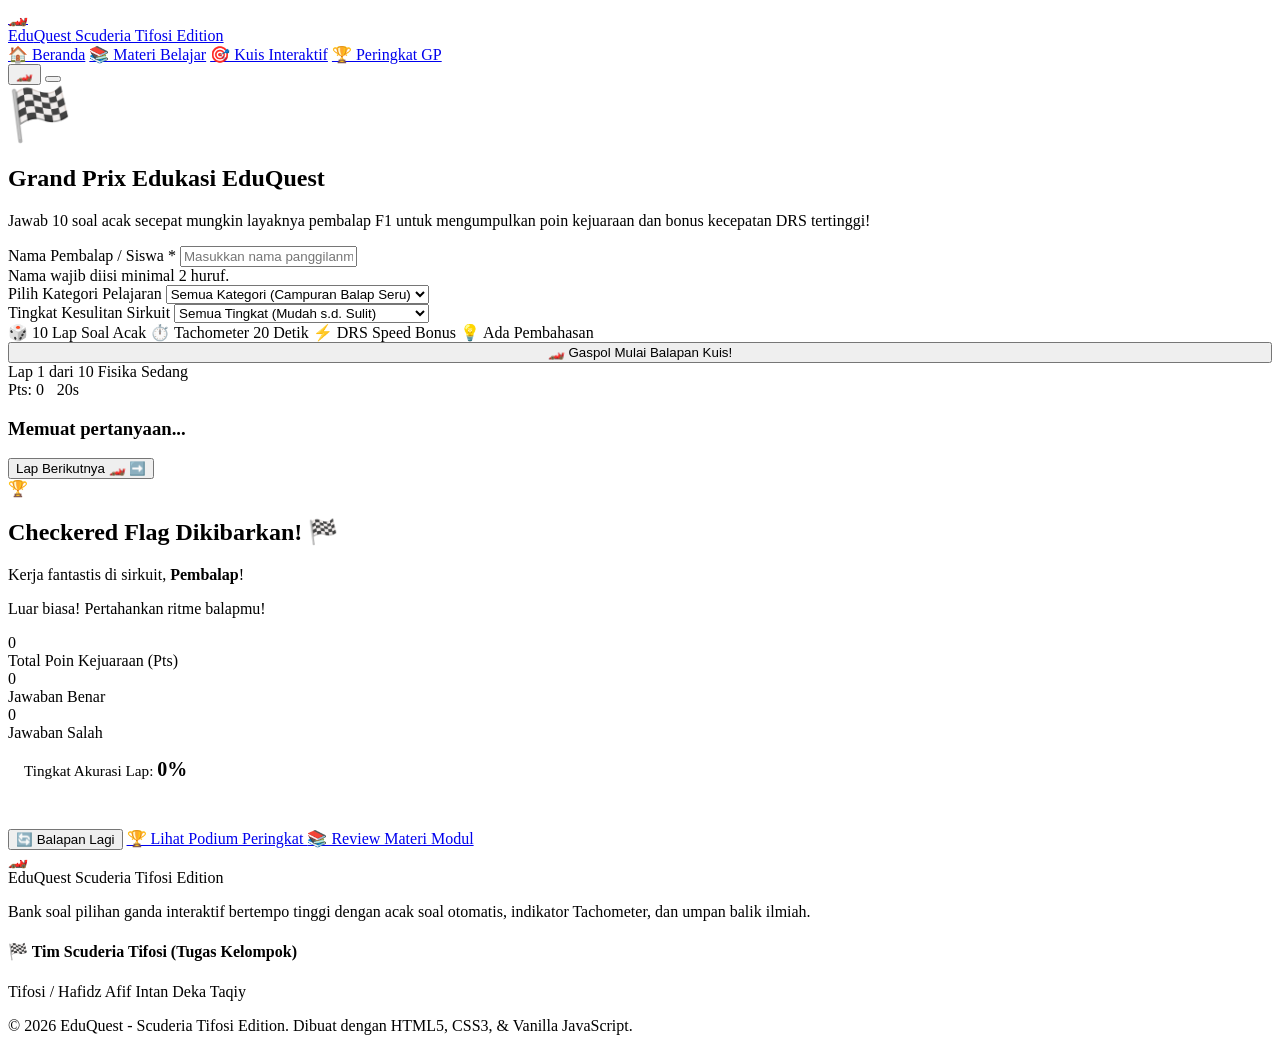
==== kuis.html @ 518d44ce "Add files via upload" ====
<!DOCTYPE html>
<html lang="id">
<head>
  <meta charset="UTF-8">
  <meta name="viewport" content="width=device-width, initial-scale=1.0">
  <title>Kuis Interaktif F1 - EduQuest | Scuderia Tifosi Edition</title>
  <meta name="description" content="Kuis bertempo balap Formula 1 dengan timer Tachometer 20 detik, DRS speed bonus, dan pembahasan instan.">
  
  <!-- Google Fonts: Poppins & Nunito -->
  <link rel="preconnect" href="https://fonts.googleapis.com">
  <link rel="preconnect" href="https://fonts.gstatic.com" crossorigin>
  <link href="https://fonts.googleapis.com/css2?family=Nunito:wght@400;600;700&family=Poppins:wght@500;600;700;800;900&display=swap" rel="stylesheet">
  
  <!-- CSS Utama -->
  <link rel="stylesheet" href="css/style.css">
</head>
<body>

  <!-- ==================== NAVBAR ==================== -->
  <header class="navbar">
    <div class="container navbar-container">
      <a href="index.html" class="logo">
        <span class="logo-badge">🏎️</span>
        <div class="logo-text">
          Edu<span>Quest</span>
          <span class="logo-sub">Scuderia Tifosi Edition</span>
        </div>
      </a>

      <nav class="nav-menu" id="navMenu">
        <a href="index.html" class="nav-link">🏠 Beranda</a>
        <a href="materi.html" class="nav-link">📚 Materi Belajar</a>
        <a href="kuis.html" class="nav-link active">🎯 Kuis Interaktif</a>
        <a href="peringkat.html" class="nav-link">🏆 Peringkat GP</a>
      </nav>

      <div class="nav-actions">
        <button id="themeToggleBtn" class="theme-toggle" aria-label="Ganti Tema Visual" title="Ganti Mode Tema (Nightlight / Ferrari / Sunset)">
          🏎️
        </button>
        <button id="hamburgerBtn" class="hamburger" aria-label="Buka Menu Navigasi">
          <span></span>
          <span></span>
          <span></span>
        </button>
      </div>
    </div>
  </header>

  <!-- ==================== MAIN QUIZ SECTION ==================== -->
  <main class="quiz-section">
    <div class="container">
      <div class="quiz-wrapper">

        <!-- ==================== LAYAR 1: SETUP KUIS ==================== -->
        <section id="quizScreenSetup" class="quiz-setup-card" aria-label="Pengaturan Kuis">
          <div class="quiz-setup-header">
            <span style="font-size: 3.2rem; display: block; margin-bottom: 0.5rem;">🏁</span>
            <h2>Grand Prix Edukasi EduQuest</h2>
            <p>Jawab 10 soal acak secepat mungkin layaknya pembalap F1 untuk mengumpulkan poin kejuaraan dan bonus kecepatan DRS tertinggi!</p>
          </div>

          <form id="quizSetupForm">
            <!-- Input Nama -->
            <div class="form-group">
              <label for="playerNameInput" class="form-label">Nama Pembalap / Siswa <span style="color: var(--ferrari-yellow);">*</span></label>
              <input 
                type="text" 
                id="playerNameInput" 
                class="form-input" 
                placeholder="Masukkan nama panggilanmu..." 
                required 
                maxlength="25"
                autocomplete="name"
              >
              <div id="nameErrorMsg" class="form-error-msg">Nama wajib diisi minimal 2 huruf.</div>
            </div>

            <!-- Pilih Kategori / Bab -->
            <div class="form-group">
              <label for="playerCategorySelect" class="form-label">Pilih Kategori Pelajaran</label>
              <select id="playerCategorySelect" class="form-select">
                <option value="Semua">Semua Kategori (Campuran Balap Seru)</option>
                <option value="Fisika">🍎 Fisika Dinamika</option>
                <option value="Kimia">🧪 Kimia Material</option>
                <option value="Matematika Wajib">📐 Matematika Wajib</option>
                <option value="Matematika Lanjut">📈 Matematika Lanjut &amp; Telemetri</option>
                <option value="TIK & Koding">💻 TIK &amp; Algoritma ECU</option>
              </select>
            </div>

            <!-- Pilih Tingkat Kesulitan -->
            <div class="form-group">
              <label for="playerDifficultySelect" class="form-label">Tingkat Kesulitan Sirkuit</label>
              <select id="playerDifficultySelect" class="form-select">
                <option value="Semua">Semua Tingkat (Mudah s.d. Sulit)</option>
                <option value="Mudah">Mudah (Straight Line / Konsep Dasar)</option>
                <option value="Sedang">Sedang (Chicane / Penerapan Konsep)</option>
                <option value="Sulit">Sulit (Hairpin Turn / Analisis Hitungan)</option>
              </select>
            </div>

            <div class="quiz-info-pills">
              <span class="info-pill">🎲 10 Lap Soal Acak</span>
              <span class="info-pill">⏱️ Tachometer 20 Detik</span>
              <span class="info-pill">⚡ DRS Speed Bonus</span>
              <span class="info-pill">💡 Ada Pembahasan</span>
            </div>

            <button type="submit" class="btn btn-primary btn-lg" style="width: 100%;">
              🏎️ Gaspol Mulai Balapan Kuis!
            </button>
          </form>
        </section>

        <!-- ==================== LAYAR 2: ARENA KUIS ==================== -->
        <section id="quizScreenArena" class="quiz-arena" aria-label="Arena Kuis Aktif">
          <!-- Top Bar -->
          <div class="quiz-top-bar">
            <div class="quiz-meta-badge">
              <span id="questionNumber">Lap 1 dari 10</span>
              <span class="badge badge-ferrari" id="questionCategoryBadge">Fisika</span>
              <span class="badge badge-cyan" id="questionDifficultyBadge">Sedang</span>
            </div>

            <div style="display: flex; align-items: center; gap: 0.8rem;">
              <span class="quiz-score-badge" id="currentScoreBadge">Pts: 0</span>
              
              <!-- F1 Tachometer Timer & Rev Counter -->
              <div class="tachometer-wrapper" title="Tachometer waktu putaran lap">
                <div class="tachometer-leds" id="revLedsContainer">
                  <span class="rev-led active-green"></span>
                  <span class="rev-led active-green"></span>
                  <span class="rev-led active-yellow"></span>
                  <span class="rev-led active-yellow"></span>
                  <span class="rev-led active-red"></span>
                </div>
                <span class="timer-text" id="timerText">20s</span>
              </div>
            </div>
          </div>

          <!-- Progress Bar Pertanyaan -->
          <div class="question-progress">
            <div class="question-progress-bar" id="questionProgressFill"></div>
          </div>

          <!-- Card Soal -->
          <div class="question-card">
            <h3 class="question-text" id="questionText">Memuat pertanyaan...</h3>

            <!-- Grid 4 Opsi -->
            <div class="options-grid" id="optionsGrid" role="group" aria-label="Pilihan Jawaban">
              <!-- Tombol opsi A, B, C, D diisi dinamis oleh kuis.js -->
            </div>

            <!-- Box Feedback & Pembahasan Singkat -->
            <div class="feedback-box" id="feedbackBox" aria-live="polite">
              <div class="feedback-status" id="feedbackStatus"></div>
              <div class="feedback-penjelasan" id="feedbackPenjelasan"></div>
            </div>

            <div class="quiz-arena-actions">
              <button id="nextQuestionBtn" class="btn btn-primary">
                Lap Berikutnya 🏎️ ➡️
              </button>
            </div>
          </div>
        </section>

        <!-- ==================== LAYAR 3: HASIL KUIS / PODIUM FINISH ==================== -->
        <section id="quizScreenResult" class="quiz-result-card" aria-label="Hasil Kuis">
          <div class="result-badge-icon" id="resultBadgeIcon">🏆</div>
          <h2 class="result-title">Checkered Flag Dikibarkan! 🏁</h2>
          <p style="color: var(--text-secondary); margin-bottom: 0.5rem;">
            Kerja fantastis di sirkuit, <strong id="resultPlayerName" style="color: var(--ferrari-yellow);">Pembalap</strong>!
          </p>
          <p class="result-motivation" id="resultMotivation">Luar biasa! Pertahankan ritme balapmu!</p>

          <div class="result-stats-grid">
            <div class="stat-box">
              <div class="stat-val highlight" id="resultFinalScore">0</div>
              <div class="stat-label">Total Poin Kejuaraan (Pts)</div>
            </div>
            <div class="stat-box">
              <div class="stat-val" style="color: var(--success);" id="resultCorrectCount">0</div>
              <div class="stat-label">Jawaban Benar</div>
            </div>
            <div class="stat-box">
              <div class="stat-val" style="color: var(--error);" id="resultWrongCount">0</div>
              <div class="stat-label">Jawaban Salah</div>
            </div>
          </div>

          <div style="background-color: var(--bg-surface); border: 1.5px solid var(--border-color); border-radius: var(--radius-md); padding: 1rem; margin-bottom: 2rem;">
            <span style="color: var(--text-secondary); font-size: 0.95rem;">Tingkat Akurasi Lap: </span>
            <strong id="resultAccuracy" style="color: var(--accent-cyan); font-size: 1.25rem;">0%</strong>
          </div>

          <div class="result-actions">
            <button id="playAgainBtn" class="btn btn-primary">
              🔄 Balapan Lagi
            </button>
            <a href="peringkat.html" class="btn btn-secondary">
              🏆 Lihat Podium Peringkat
            </a>
            <a href="materi.html" class="btn btn-outline">
              📚 Review Materi Modul
            </a>
          </div>
        </section>

      </div>
    </div>
  </main>

  <!-- ==================== FOOTER ==================== -->
  <footer class="footer">
    <div class="container">
      <div class="footer-content">
        <div class="footer-brand">
          <div class="logo">
            <span class="logo-badge">🏎️</span>
            <div class="logo-text">
              Edu<span>Quest</span>
              <span class="logo-sub">Scuderia Tifosi Edition</span>
            </div>
          </div>
          <p>
            Bank soal pilihan ganda interaktif bertempo tinggi dengan acak soal otomatis, indikator Tachometer, dan umpan balik ilmiah.
          </p>
        </div>

        <div class="footer-team">
          <h4>🏁 Tim Scuderia Tifosi (Tugas Kelompok)</h4>
          <div class="team-members-list">
            <span class="team-badge">Tifosi / Hafidz</span>
            <span class="team-badge">Afif</span>
            <span class="team-badge">Intan</span>
            <span class="team-badge">Deka</span>
            <span class="team-badge">Taqiy</span>
          </div>
        </div>
      </div>

      <div class="footer-bottom">
        <p>&copy; 2026 EduQuest - Scuderia Tifosi Edition. Dibuat dengan HTML5, CSS3, &amp; Vanilla JavaScript.</p>
      </div>
    </div>
  </footer>

  <!-- Scripts -->
  <script src="js/data.js"></script>
  <script src="js/main.js"></script>
  <script src="js/kuis.js"></script>
</body>
</html>
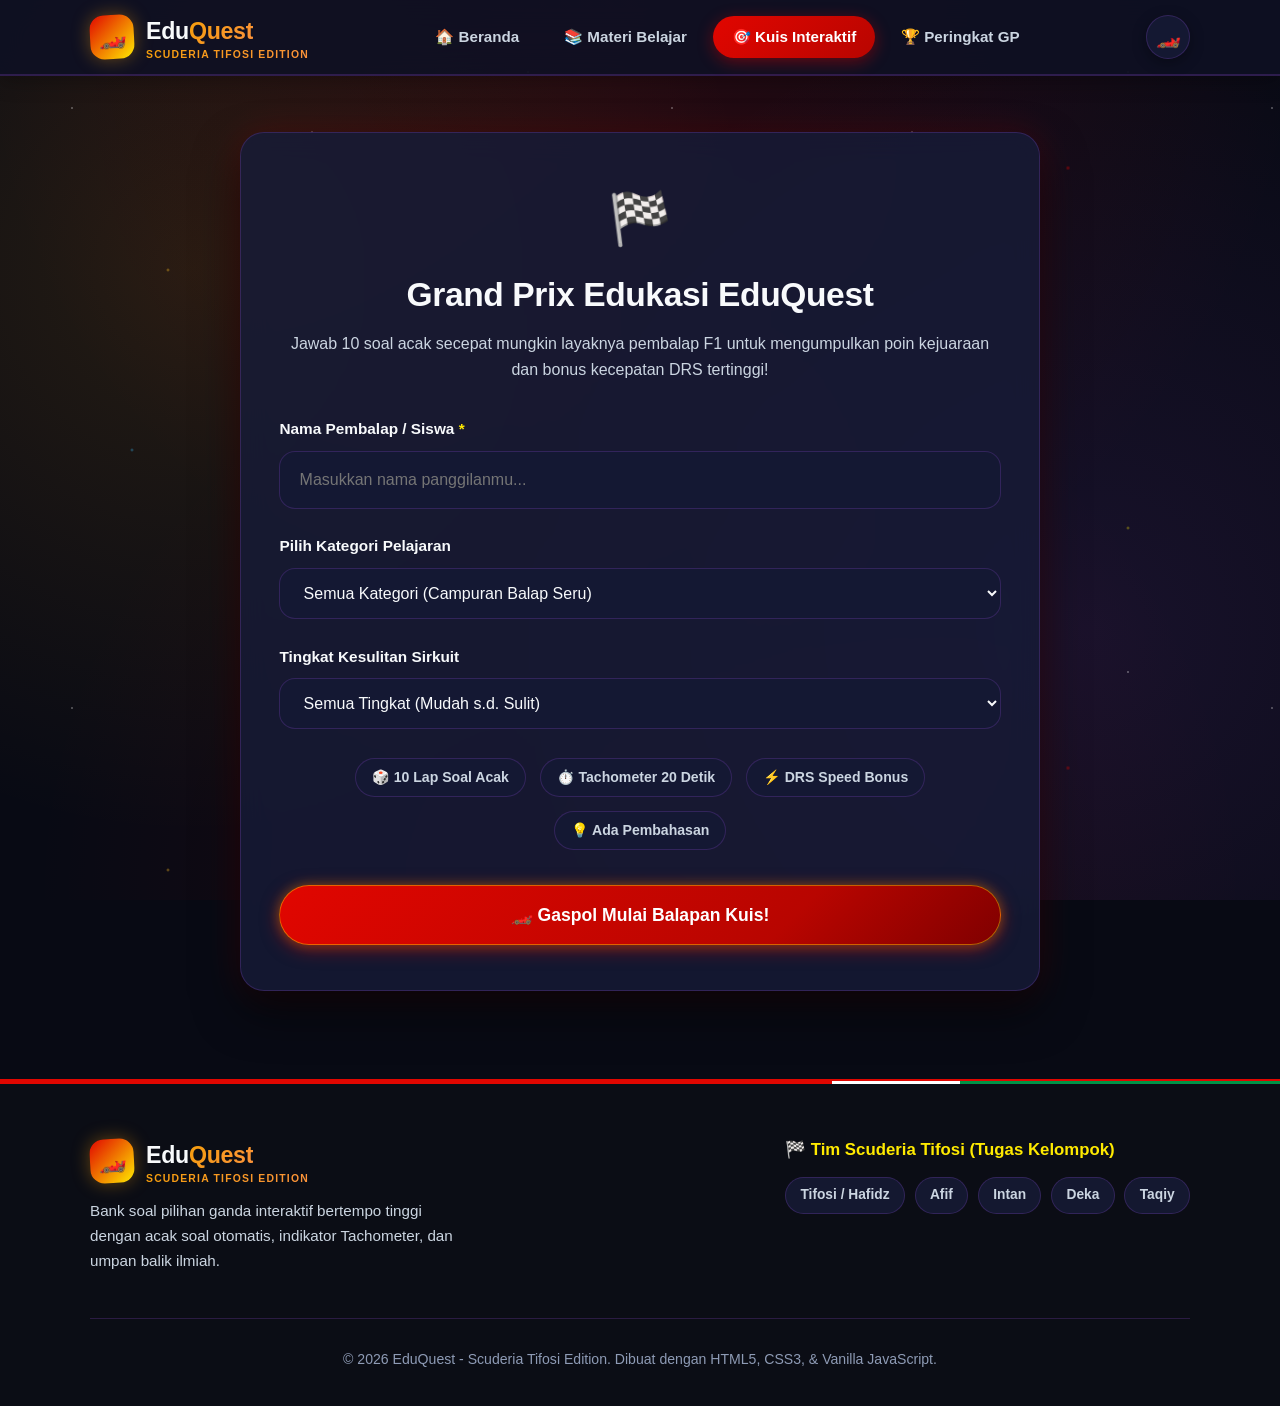
==== commit 70d16954: "Update kuis.html" ====
--- a/kuis.html
+++ b/kuis.html
@@ -12,7 +12,7 @@
   <link href="https://fonts.googleapis.com/css2?family=Nunito:wght@400;600;700&family=Poppins:wght@500;600;700;800;900&display=swap" rel="stylesheet">
   
   <!-- CSS Utama -->
-  <link rel="stylesheet" href="css/style.css">
+  <link rel="stylesheet" href="style.css">
 </head>
 <body>
 
--- a/style.css
+++ b/style.css
@@ -0,0 +1,2128 @@
+/* ==========================================================================
+   EduQuest - Stylesheet Utama (Scuderia Ferrari & Magical Nightlight Edition)
+   Inspirasi Desain:
+   1. Magical Forest Nightlight (Deep Indigo, Sunset Peach, Lantern Amber Glow)
+   2. Rainbow Learning Spectrum (Twinkling Night Sky + Vibrant Educational Arc)
+   3. Scuderia Ferrari F1 & Tifosi Racing Spirit:
+      - Rosso Corsa (#e10600) & Giallo Modena (#ffea00)
+      - Carbon Fiber Weave Texture & Aerodynamic Racing Stripes
+      - F1 Tachometer Rev-LEDs (Green -> Amber -> Shift Red)
+      - DRS Speed Meter & Checkered Flag Finish Line
+   Murni CSS3 & CSS Variables (Vanilla & Responsif)
+   ========================================================================== */
+
+/* --------------------------------------------------------------------------
+   1. CSS VARIABLES (Nightlight Default + Scuderia Ferrari + Sunset Light)
+   -------------------------------------------------------------------------- */
+:root {
+  /* Default: Magical Twilight Nightlight */
+  --bg-deep: #080a14;
+  --bg-sky: #0e1124;
+  --bg-surface: #141833;
+  --bg-card: rgba(23, 27, 56, 0.82);
+  --bg-card-solid: #171b38;
+  --bg-card-hover: rgba(33, 39, 78, 0.92);
+  --bg-subtle: #1e2448;
+
+  /* Aksen Utama Nightlight */
+  --accent-primary: #f59e0b;
+  --accent-primary-hover: #fb923c;
+  --accent-glow: rgba(245, 158, 11, 0.38);
+  --accent-secondary: #a855f7;
+  --accent-cyan: #38bdf8;
+  --accent-emerald: #10b981;
+
+  /* Ferrari Brand Colors */
+  --ferrari-red: #e10600;
+  --ferrari-red-glow: rgba(225, 6, 0, 0.45);
+  --ferrari-red-dark: #990000;
+  --ferrari-yellow: #ffea00;
+  --ferrari-yellow-glow: rgba(255, 234, 0, 0.4);
+  --ferrari-carbon: #101218;
+
+  /* Pelangi EduQuest */
+  --rainbow-gradient: linear-gradient(
+    135deg,
+    #f43f5e 0%,
+    #fb923c 20%,
+    #facc15 40%,
+    #10b981 60%,
+    #38bdf8 80%,
+    #a855f7 100%
+  );
+
+  /* Racing Stripe Gradient */
+  --racing-stripe: linear-gradient(
+    90deg,
+    #e10600 0%,
+    #e10600 65%,
+    #ffffff 65%,
+    #ffffff 75%,
+    #009246 75%,
+    #009246 100%
+  );
+
+  /* Status Warna Umpan Balik */
+  --success: #10b981;
+  --success-bg: rgba(16, 185, 129, 0.18);
+  --error: #f43f5e;
+  --error-bg: rgba(244, 63, 94, 0.18);
+  --warning: #f59e0b;
+
+  /* Tipografi & Kontras */
+  --text-main: #f8fafc;
+  --text-secondary: #cbd5e1;
+  --text-muted: #8e9bb5;
+  --border-color: rgba(168, 85, 247, 0.2);
+  --border-accent: rgba(245, 158, 11, 0.35);
+
+  /* Efek Bayangan */
+  --shadow-sm: 0 4px 14px rgba(0, 0, 0, 0.35);
+  --shadow-md: 0 10px 28px rgba(0, 0, 0, 0.45);
+  --shadow-lg: 0 20px 45px rgba(0, 0, 0, 0.6);
+
+  /* Radius & Transisi */
+  --radius-sm: 10px;
+  --radius-md: 16px;
+  --radius-lg: 24px;
+  --radius-full: 9999px;
+  --transition-fast: 0.18s ease;
+  --transition-normal: 0.28s cubic-bezier(0.4, 0, 0.2, 1);
+  --container-max: 1140px;
+}
+
+/* ==========================================
+   TEMA KHUSUS: SCUDERIA FERRARI RACING MODE 🏎️
+   Diaktifkan via data-theme="ferrari"
+   ========================================== */
+[data-theme="ferrari"] {
+  --bg-deep: #0a0b0e;
+  --bg-sky: #111318;
+  --bg-surface: #171922;
+  --bg-card: rgba(22, 25, 35, 0.88);
+  --bg-card-solid: #171922;
+  --bg-card-hover: rgba(36, 40, 56, 0.95);
+  --bg-subtle: #242938;
+
+  --accent-primary: #e10600;
+  --accent-primary-hover: #ff2a24;
+  --accent-glow: var(--ferrari-red-glow);
+  --accent-secondary: #ffea00;
+  --accent-cyan: #38bdf8;
+  --accent-emerald: #10b981;
+
+  --border-color: rgba(225, 6, 0, 0.3);
+  --border-accent: rgba(255, 234, 0, 0.5);
+
+  --text-main: #ffffff;
+  --text-secondary: #d1d5db;
+  --text-muted: #9ca3af;
+}
+
+/* Mode Siang Hangat (Sunset Warm Light) */
+[data-theme="light"] {
+  --bg-deep: #fcf9f2;
+  --bg-sky: #f7f1e5;
+  --bg-surface: #ffffff;
+  --bg-card: rgba(255, 255, 255, 0.94);
+  --bg-card-solid: #ffffff;
+  --bg-card-hover: #fff9ef;
+  --bg-subtle: #f0e6d6;
+  --accent-primary: #e10600;
+  --accent-primary-hover: #b80500;
+  --accent-glow: rgba(225, 6, 0, 0.2);
+  --text-main: #181e30;
+  --text-secondary: #424e6b;
+  --text-muted: #6b7794;
+  --border-color: rgba(225, 6, 0, 0.2);
+  --border-accent: rgba(245, 158, 11, 0.45);
+}
+
+/* --------------------------------------------------------------------------
+   2. RESET & BASE STYLES + DYNAMIC AMBIENT BACKGROUND
+   -------------------------------------------------------------------------- */
+*, *::before, *::after {
+  box-sizing: border-box;
+  margin: 0;
+  padding: 0;
+}
+
+html {
+  scroll-behavior: smooth;
+  font-size: 16px;
+}
+
+body {
+  font-family: 'Poppins', 'Nunito', -apple-system, BlinkMacSystemFont, 'Segoe UI', Roboto, sans-serif;
+  background-color: var(--bg-deep);
+  color: var(--text-main);
+  line-height: 1.6;
+  min-height: 100vh;
+  display: flex;
+  flex-direction: column;
+  position: relative;
+  overflow-x: hidden;
+  transition: background-color var(--transition-normal), color var(--transition-normal);
+
+  /* Background Ambient */
+  background-image: 
+    radial-gradient(circle at 50% 0%, rgba(225, 6, 0, 0.14) 0%, transparent 60%),
+    radial-gradient(circle at 15% 30%, rgba(245, 158, 11, 0.12) 0%, transparent 45%),
+    radial-gradient(circle at 85% 70%, rgba(168, 85, 247, 0.10) 0%, transparent 50%),
+    radial-gradient(circle at 50% 100%, rgba(225, 6, 0, 0.10) 0%, transparent 55%);
+  background-attachment: fixed;
+}
+
+/* Carbon Fiber Texture Overlay saat Mode Ferrari */
+[data-theme="ferrari"] body {
+  background-image: 
+    radial-gradient(circle at 50% -10%, rgba(225, 6, 0, 0.35) 0%, transparent 70%),
+    radial-gradient(circle at 85% 60%, rgba(255, 234, 0, 0.12) 0%, transparent 45%),
+    linear-gradient(45deg, rgba(20, 22, 30, 0.7) 25%, transparent 25%),
+    linear-gradient(-45deg, rgba(20, 22, 30, 0.7) 25%, transparent 25%),
+    linear-gradient(45deg, transparent 75%, rgba(20, 22, 30, 0.7) 75%),
+    linear-gradient(-45deg, transparent 75%, rgba(20, 22, 30, 0.7) 75%);
+  background-size: 100% 100%, 100% 100%, 16px 16px, 16px 16px, 16px 16px, 16px 16px;
+}
+
+/* Efek Bintang Gemerlap Malam */
+body::before {
+  content: "";
+  position: fixed;
+  inset: 0;
+  background-image: 
+    radial-gradient(1.5px 1.5px at 12% 18%, rgba(255, 255, 255, 0.75), transparent),
+    radial-gradient(2px 2px at 28% 45%, rgba(251, 191, 36, 0.8), transparent),
+    radial-gradient(1.5px 1.5px at 52% 22%, rgba(255, 255, 255, 0.6), transparent),
+    radial-gradient(2.5px 2.5px at 78% 28%, rgba(225, 6, 0, 0.75), transparent),
+    radial-gradient(1.5px 1.5px at 88% 12%, rgba(255, 255, 255, 0.8), transparent),
+    radial-gradient(2px 2px at 22% 75%, rgba(56, 189, 248, 0.7), transparent),
+    radial-gradient(2px 2px at 88% 88%, rgba(255, 234, 0, 0.7), transparent);
+  background-size: 600px 600px;
+  opacity: 0.65;
+  pointer-events: none;
+  z-index: 0;
+  animation: twinkle 6s ease-in-out infinite alternate;
+}
+
+@keyframes twinkle {
+  0% { opacity: 0.45; }
+  100% { opacity: 0.85; }
+}
+
+main, header, footer {
+  position: relative;
+  z-index: 1;
+}
+
+img, svg {
+  max-width: 100%;
+  display: inline-block;
+  vertical-align: middle;
+}
+
+a {
+  color: var(--accent-primary);
+  text-decoration: none;
+  transition: all var(--transition-fast);
+}
+
+a:hover {
+  color: var(--accent-primary-hover);
+}
+
+button, input, select, textarea {
+  font: inherit;
+  color: inherit;
+}
+
+button {
+  cursor: pointer;
+  border: none;
+  background: none;
+}
+
+:focus-visible {
+  outline: 2px solid var(--accent-primary);
+  outline-offset: 3px;
+}
+
+.container {
+  width: 100%;
+  max-width: var(--container-max);
+  margin-left: auto;
+  margin-right: auto;
+  padding-left: 1.25rem;
+  padding-right: 1.25rem;
+}
+
+/* --------------------------------------------------------------------------
+   3. HEADER & NAVBAR (FROSTED GLASSMORPHISM + RACING DNA)
+   -------------------------------------------------------------------------- */
+.navbar {
+  position: sticky;
+  top: 0;
+  z-index: 1000;
+  background-color: rgba(14, 17, 36, 0.88);
+  backdrop-filter: blur(16px);
+  -webkit-backdrop-filter: blur(16px);
+  border-bottom: 2px solid var(--border-color);
+  transition: all var(--transition-normal);
+  box-shadow: 0 4px 20px rgba(0, 0, 0, 0.3);
+}
+
+[data-theme="ferrari"] .navbar {
+  background-color: rgba(16, 18, 26, 0.94);
+  border-bottom: 2px solid var(--ferrari-red);
+  box-shadow: 0 4px 25px rgba(225, 6, 0, 0.25);
+}
+
+.navbar-container {
+  display: flex;
+  align-items: center;
+  justify-content: space-between;
+  height: 74px;
+}
+
+.logo {
+  display: flex;
+  align-items: center;
+  gap: 0.75rem;
+  font-weight: 800;
+  font-size: 1.45rem;
+  color: var(--text-main);
+  letter-spacing: -0.3px;
+}
+
+.logo-badge {
+  background: linear-gradient(135deg, #e10600, #ffea00);
+  color: #0b0d1b;
+  width: 44px;
+  height: 44px;
+  border-radius: 14px;
+  display: inline-flex;
+  align-items: center;
+  justify-content: center;
+  font-weight: 900;
+  font-size: 1.4rem;
+  box-shadow: 0 0 18px var(--accent-glow);
+  transform: rotate(-3deg);
+  transition: transform var(--transition-fast);
+}
+
+.logo:hover .logo-badge {
+  transform: rotate(4deg) scale(1.1);
+}
+
+.logo-text span {
+  background: linear-gradient(135deg, var(--accent-primary), #fb923c);
+  -webkit-background-clip: text;
+  -webkit-text-fill-color: transparent;
+}
+
+[data-theme="ferrari"] .logo-text span {
+  background: linear-gradient(135deg, #e10600, #ffea00);
+  -webkit-background-clip: text;
+  -webkit-text-fill-color: transparent;
+}
+
+.logo-sub {
+  font-size: 0.65rem;
+  text-transform: uppercase;
+  letter-spacing: 1.2px;
+  color: var(--ferrari-yellow);
+  display: block;
+  font-weight: 800;
+  line-height: 1;
+}
+
+.nav-menu {
+  display: flex;
+  align-items: center;
+  list-style: none;
+  gap: 0.5rem;
+}
+
+.nav-link {
+  color: var(--text-secondary);
+  font-weight: 600;
+  font-size: 0.95rem;
+  padding: 0.55rem 1.15rem;
+  border-radius: var(--radius-full);
+  transition: all var(--transition-fast);
+  display: flex;
+  align-items: center;
+  gap: 0.45rem;
+}
+
+.nav-link:hover {
+  color: var(--text-main);
+  background-color: rgba(255, 255, 255, 0.08);
+  transform: translateY(-1px);
+}
+
+.nav-link.active {
+  color: #ffffff;
+  background: linear-gradient(135deg, #e10600, #b80500);
+  font-weight: 700;
+  box-shadow: 0 4px 16px rgba(225, 6, 0, 0.4);
+}
+
+.nav-actions {
+  display: flex;
+  align-items: center;
+  gap: 0.75rem;
+}
+
+.theme-toggle {
+  width: 44px;
+  height: 44px;
+  border-radius: var(--radius-full);
+  background-color: var(--bg-card);
+  border: 1.5px solid var(--border-color);
+  color: var(--text-main);
+  display: inline-flex;
+  align-items: center;
+  justify-content: center;
+  font-size: 1.25rem;
+  transition: all var(--transition-fast);
+  box-shadow: var(--shadow-sm);
+}
+
+.theme-toggle:hover {
+  background-color: var(--bg-card-hover);
+  color: var(--accent-primary);
+  border-color: var(--accent-primary);
+  box-shadow: var(--shadow-sm), 0 0 15px var(--accent-glow);
+  transform: scale(1.08);
+}
+
+.hamburger {
+  display: none;
+  flex-direction: column;
+  justify-content: space-around;
+  width: 44px;
+  height: 44px;
+  padding: 10px;
+  background-color: var(--bg-card);
+  border: 1px solid var(--border-color);
+  border-radius: 12px;
+}
+
+.hamburger span {
+  width: 100%;
+  height: 2.5px;
+  background-color: var(--text-main);
+  border-radius: 2px;
+  transition: all var(--transition-normal);
+}
+
+.hamburger.is-active span:nth-child(1) {
+  transform: translateY(7.5px) rotate(45deg);
+}
+
+.hamburger.is-active span:nth-child(2) {
+  opacity: 0;
+}
+
+.hamburger.is-active span:nth-child(3) {
+  transform: translateY(-7.5px) rotate(-45deg);
+}
+
+/* --------------------------------------------------------------------------
+   4. BUTTONS & UI COMPONENTS
+   -------------------------------------------------------------------------- */
+.btn {
+  display: inline-flex;
+  align-items: center;
+  justify-content: center;
+  gap: 0.6rem;
+  padding: 0.75rem 1.6rem;
+  font-size: 1rem;
+  font-weight: 700;
+  border-radius: var(--radius-full);
+  transition: all var(--transition-normal);
+  text-decoration: none;
+  white-space: nowrap;
+  position: relative;
+  overflow: hidden;
+}
+
+.btn-primary {
+  background: linear-gradient(135deg, #e10600 0%, #b80500 70%, #800000 100%);
+  color: #ffffff;
+  border: 1px solid rgba(255, 234, 0, 0.4);
+  box-shadow: 0 4px 18px rgba(225, 6, 0, 0.5), 0 0 12px rgba(255, 234, 0, 0.3);
+}
+
+.btn-primary:hover {
+  transform: translateY(-2px) scale(1.02);
+  box-shadow: 0 8px 28px rgba(225, 6, 0, 0.7), 0 0 20px rgba(255, 234, 0, 0.5);
+  color: #ffffff;
+}
+
+.btn-secondary {
+  background-color: var(--bg-card);
+  color: var(--text-main);
+  border: 1px solid var(--border-color);
+  backdrop-filter: blur(8px);
+}
+
+.btn-secondary:hover {
+  background-color: var(--bg-card-hover);
+  border-color: var(--accent-primary);
+  transform: translateY(-2px);
+  color: var(--ferrari-yellow);
+  box-shadow: 0 4px 16px rgba(0, 0, 0, 0.3);
+}
+
+.btn-outline {
+  background: transparent;
+  color: var(--accent-primary);
+  border: 1.5px solid var(--accent-primary);
+}
+
+.btn-outline:hover {
+  background-color: rgba(225, 6, 0, 0.15);
+  color: var(--ferrari-yellow);
+  border-color: var(--ferrari-yellow);
+  box-shadow: 0 0 15px rgba(225, 6, 0, 0.3);
+}
+
+.btn-danger {
+  background-color: var(--error-bg);
+  color: #fca5a5;
+  border: 1px solid rgba(244, 63, 94, 0.4);
+}
+
+.btn-danger:hover {
+  background-color: var(--error);
+  color: #ffffff;
+  box-shadow: 0 0 18px rgba(244, 63, 94, 0.4);
+}
+
+.btn-sm {
+  padding: 0.45rem 1rem;
+  font-size: 0.86rem;
+}
+
+.btn-lg {
+  padding: 0.95rem 2.2rem;
+  font-size: 1.1rem;
+}
+
+.badge {
+  display: inline-flex;
+  align-items: center;
+  gap: 0.35rem;
+  padding: 0.3rem 0.85rem;
+  font-size: 0.78rem;
+  font-weight: 800;
+  border-radius: var(--radius-full);
+  letter-spacing: 0.4px;
+}
+
+.badge-ferrari {
+  background: rgba(225, 6, 0, 0.2);
+  color: #ffea00;
+  border: 1px solid #e10600;
+  box-shadow: 0 0 10px rgba(225, 6, 0, 0.3);
+}
+
+.badge-amber {
+  background: rgba(245, 158, 11, 0.18);
+  color: #fde68a;
+  border: 1px solid rgba(245, 158, 11, 0.4);
+}
+
+.badge-cyan {
+  background: rgba(56, 189, 248, 0.15);
+  color: #7dd3fc;
+  border: 1px solid rgba(56, 189, 248, 0.4);
+}
+
+.badge-green {
+  background: var(--success-bg);
+  color: #6ee7b7;
+  border: 1px solid rgba(16, 185, 129, 0.4);
+}
+
+.badge-indigo {
+  background: rgba(168, 85, 247, 0.18);
+  color: #d8b4fe;
+  border: 1px solid rgba(168, 85, 247, 0.4);
+}
+
+/* --------------------------------------------------------------------------
+   5. BERANDA (index.html) - HERO & SCUDERIA SHOWCASE
+   -------------------------------------------------------------------------- */
+.hero-section {
+  padding: 4.8rem 0 3.2rem;
+  text-align: center;
+  position: relative;
+}
+
+.hero-pill {
+  display: inline-flex;
+  align-items: center;
+  gap: 0.6rem;
+  padding: 0.55rem 1.4rem;
+  background: rgba(22, 25, 38, 0.9);
+  border: 1.5px solid var(--ferrari-red);
+  color: #ffea00;
+  border-radius: var(--radius-full);
+  font-size: 0.94rem;
+  font-weight: 800;
+  margin-bottom: 1.8rem;
+  box-shadow: 0 0 20px rgba(225, 6, 0, 0.35);
+  animation: floatSoft 4s ease-in-out infinite;
+}
+
+@keyframes floatSoft {
+  0%, 100% { transform: translateY(0); }
+  50% { transform: translateY(-4px); }
+}
+
+.hero-title {
+  font-size: clamp(2.4rem, 5.5vw, 4.2rem);
+  font-weight: 800;
+  line-height: 1.15;
+  margin-bottom: 1.4rem;
+  letter-spacing: -0.6px;
+}
+
+.hero-title .highlight {
+  background: linear-gradient(135deg, #ffea00 0%, #e10600 50%, #f43f5e 100%);
+  -webkit-background-clip: text;
+  -webkit-text-fill-color: transparent;
+  display: inline-block;
+  text-shadow: 0 0 35px rgba(225, 6, 0, 0.35);
+}
+
+.hero-subtitle {
+  font-size: clamp(1.05rem, 2vw, 1.3rem);
+  color: var(--text-secondary);
+  max-width: 740px;
+  margin: 0 auto 2.5rem;
+  line-height: 1.7;
+}
+
+.hero-actions {
+  display: flex;
+  align-items: center;
+  justify-content: center;
+  gap: 1.2rem;
+  flex-wrap: wrap;
+}
+
+/* F1 Racing Strip (Italian Tricolore & Ferrari Red) */
+.racing-strip {
+  width: 100%;
+  max-width: 780px;
+  height: 6px;
+  margin: 3.2rem auto 2.2rem;
+  background: linear-gradient(90deg, #e10600 0%, #e10600 60%, #ffea00 75%, #ffffff 88%, #009246 100%);
+  border-radius: var(--radius-full);
+  box-shadow: 0 0 22px rgba(225, 6, 0, 0.6);
+  position: relative;
+}
+
+.racing-strip::after {
+  content: "🏎️";
+  position: absolute;
+  top: -16px;
+  right: -5px;
+  font-size: 1.4rem;
+  animation: carSprint 3s infinite linear alternate;
+}
+
+@keyframes carSprint {
+  0% { transform: translateX(-15px); }
+  100% { transform: translateX(0px); }
+}
+
+/* Subjek Chips */
+.subject-chips {
+  display: flex;
+  justify-content: center;
+  gap: 0.85rem;
+  flex-wrap: wrap;
+}
+
+.subject-chip {
+  padding: 0.55rem 1.2rem;
+  background: var(--bg-card);
+  border: 1px solid var(--border-color);
+  border-radius: var(--radius-full);
+  font-size: 0.88rem;
+  font-weight: 700;
+  color: var(--text-secondary);
+  display: inline-flex;
+  align-items: center;
+  gap: 0.5rem;
+  transition: all var(--transition-fast);
+  box-shadow: var(--shadow-sm);
+}
+
+.subject-chip:hover {
+  border-color: var(--accent-primary);
+  color: var(--ferrari-yellow);
+  transform: translateY(-3px) scale(1.04);
+  box-shadow: 0 6px 20px rgba(225, 6, 0, 0.3);
+}
+
+/* Ferrari F1 STEM Spotlight Card */
+.ferrari-spotlight-section {
+  padding: 2.5rem 0 3.5rem;
+}
+
+.ferrari-spotlight-card {
+  background: linear-gradient(135deg, rgba(225, 6, 0, 0.16), rgba(20, 24, 38, 0.92));
+  border: 2px solid rgba(225, 6, 0, 0.4);
+  border-radius: var(--radius-lg);
+  padding: 2.4rem;
+  position: relative;
+  overflow: hidden;
+  box-shadow: 0 10px 35px rgba(225, 6, 0, 0.25);
+}
+
+.ferrari-spotlight-card::before {
+  content: "";
+  position: absolute;
+  top: 0;
+  left: 0;
+  width: 6px;
+  height: 100%;
+  background: var(--ferrari-red);
+}
+
+.spotlight-header {
+  display: flex;
+  align-items: center;
+  justify-content: space-between;
+  gap: 1.5rem;
+  flex-wrap: wrap;
+  margin-bottom: 1.5rem;
+}
+
+.spotlight-header h3 {
+  font-size: 1.6rem;
+  font-weight: 800;
+  color: #ffffff;
+  display: flex;
+  align-items: center;
+  gap: 0.7rem;
+}
+
+.spotlight-grid {
+  display: grid;
+  grid-template-columns: repeat(auto-fit, minmax(240px, 1fr));
+  gap: 1.4rem;
+}
+
+.spotlight-item {
+  background: rgba(10, 12, 20, 0.65);
+  border: 1px solid rgba(255, 255, 255, 0.1);
+  border-radius: var(--radius-md);
+  padding: 1.3rem;
+  transition: transform var(--transition-fast);
+}
+
+.spotlight-item:hover {
+  transform: translateY(-3px);
+  border-color: var(--ferrari-red);
+}
+
+.spotlight-item h4 {
+  font-size: 1.05rem;
+  color: var(--ferrari-yellow);
+  margin-bottom: 0.4rem;
+  font-weight: 700;
+}
+
+.spotlight-item p {
+  font-size: 0.92rem;
+  color: var(--text-secondary);
+  line-height: 1.55;
+}
+
+/* Feature Cards Grid */
+.features-section {
+  padding: 3.5rem 0 5.5rem;
+}
+
+.section-header {
+  text-align: center;
+  margin-bottom: 3.2rem;
+}
+
+.section-title {
+  font-size: 2.2rem;
+  font-weight: 800;
+  margin-bottom: 0.7rem;
+  letter-spacing: -0.4px;
+}
+
+.section-subtitle {
+  color: var(--text-secondary);
+  max-width: 620px;
+  margin: 0 auto;
+  font-size: 1.05rem;
+}
+
+.features-grid {
+  display: grid;
+  grid-template-columns: repeat(auto-fit, minmax(320px, 1fr));
+  gap: 2rem;
+}
+
+.feature-card {
+  background: var(--bg-card);
+  border: 1px solid var(--border-color);
+  border-radius: var(--radius-lg);
+  padding: 2.4rem 2rem;
+  position: relative;
+  transition: all var(--transition-normal);
+  display: flex;
+  flex-direction: column;
+  justify-content: space-between;
+  box-shadow: var(--shadow-sm);
+  backdrop-filter: blur(12px);
+  -webkit-backdrop-filter: blur(12px);
+  overflow: hidden;
+}
+
+.feature-card::before {
+  content: "";
+  position: absolute;
+  top: 0;
+  left: 0;
+  right: 0;
+  height: 4px;
+  background: linear-gradient(90deg, #e10600, #ffea00);
+}
+
+.feature-card:hover {
+  transform: translateY(-8px);
+  background-color: var(--bg-card-hover);
+  border-color: var(--ferrari-red);
+  box-shadow: var(--shadow-md), 0 0 25px rgba(225, 6, 0, 0.35);
+}
+
+.feature-icon-wrapper {
+  width: 64px;
+  height: 64px;
+  border-radius: 18px;
+  background: rgba(225, 6, 0, 0.15);
+  color: #ffea00;
+  display: flex;
+  align-items: center;
+  justify-content: center;
+  font-size: 2rem;
+  margin-bottom: 1.5rem;
+  box-shadow: 0 0 20px rgba(225, 6, 0, 0.25);
+}
+
+.feature-card h3 {
+  font-size: 1.45rem;
+  font-weight: 700;
+  margin-bottom: 0.8rem;
+}
+
+.feature-card p {
+  color: var(--text-secondary);
+  font-size: 0.98rem;
+  margin-bottom: 1.6rem;
+  line-height: 1.65;
+  flex-grow: 1;
+}
+
+/* --------------------------------------------------------------------------
+   6. MATERI BELAJAR (materi.html)
+   -------------------------------------------------------------------------- */
+.materi-header-section {
+  padding: 3rem 0 2.5rem;
+}
+
+.progress-banner {
+  background: linear-gradient(135deg, rgba(23, 27, 56, 0.95), rgba(30, 24, 66, 0.95));
+  border: 1px solid var(--border-accent);
+  border-radius: var(--radius-lg);
+  padding: 1.8rem 2.2rem;
+  margin-bottom: 2.4rem;
+  display: flex;
+  align-items: center;
+  justify-content: space-between;
+  gap: 1.8rem;
+  flex-wrap: wrap;
+  box-shadow: var(--shadow-md);
+}
+
+.progress-info h2 {
+  font-size: 1.35rem;
+  font-weight: 800;
+  margin-bottom: 0.35rem;
+  display: flex;
+  align-items: center;
+  gap: 0.6rem;
+}
+
+.progress-info p {
+  font-size: 0.95rem;
+  color: var(--text-secondary);
+}
+
+.progress-bar-container {
+  flex: 1;
+  min-width: 250px;
+  max-width: 480px;
+}
+
+.progress-bar-meta {
+  display: flex;
+  justify-content: space-between;
+  font-size: 0.9rem;
+  margin-bottom: 0.5rem;
+  font-weight: 700;
+}
+
+.progress-bar {
+  height: 12px;
+  background-color: var(--bg-subtle);
+  border-radius: var(--radius-full);
+  overflow: hidden;
+  box-shadow: inset 0 2px 4px rgba(0, 0, 0, 0.3);
+}
+
+.progress-bar-fill {
+  height: 100%;
+  background: linear-gradient(90deg, #e10600, #ffea00);
+  border-radius: var(--radius-full);
+  transition: width 0.6s cubic-bezier(0.4, 0, 0.2, 1);
+  box-shadow: 0 0 12px rgba(225, 6, 0, 0.6);
+}
+
+/* Filter & Pencarian Materi */
+.filter-search-bar {
+  display: flex;
+  flex-direction: column;
+  gap: 1.4rem;
+  margin-bottom: 2.8rem;
+}
+
+.search-box {
+  position: relative;
+  width: 100%;
+}
+
+.search-input {
+  width: 100%;
+  padding: 0.95rem 1.4rem 0.95rem 3.1rem;
+  background-color: var(--bg-card);
+  border: 1px solid var(--border-color);
+  border-radius: var(--radius-full);
+  color: var(--text-main);
+  font-size: 1rem;
+  backdrop-filter: blur(8px);
+  transition: all var(--transition-fast);
+}
+
+.search-input:focus {
+  border-color: var(--accent-primary);
+  box-shadow: 0 0 18px var(--accent-glow);
+  background-color: var(--bg-card-hover);
+}
+
+.search-icon {
+  position: absolute;
+  left: 1.2rem;
+  top: 50%;
+  transform: translateY(-50%);
+  color: var(--text-muted);
+  font-size: 1.1rem;
+  pointer-events: none;
+}
+
+.category-tabs {
+  display: flex;
+  gap: 0.7rem;
+  overflow-x: auto;
+  padding-bottom: 0.5rem;
+  scrollbar-width: thin;
+}
+
+.category-tab {
+  padding: 0.55rem 1.25rem;
+  background-color: var(--bg-card);
+  border: 1px solid var(--border-color);
+  border-radius: var(--radius-full);
+  color: var(--text-secondary);
+  font-size: 0.92rem;
+  font-weight: 700;
+  white-space: nowrap;
+  transition: all var(--transition-fast);
+}
+
+.category-tab:hover {
+  background-color: var(--bg-card-hover);
+  color: var(--text-main);
+  border-color: var(--accent-primary);
+}
+
+.category-tab.active {
+  background: linear-gradient(135deg, #e10600, #b80500);
+  color: #ffffff;
+  border-color: #e10600;
+  box-shadow: 0 4px 14px rgba(225, 6, 0, 0.4);
+}
+
+/* Materi Accordion List */
+.materi-list {
+  display: flex;
+  flex-direction: column;
+  gap: 1.5rem;
+  margin-bottom: 4.5rem;
+}
+
+.materi-card {
+  background-color: var(--bg-card);
+  border: 1px solid var(--border-color);
+  border-radius: var(--radius-lg);
+  overflow: hidden;
+  backdrop-filter: blur(10px);
+  transition: all var(--transition-fast);
+  box-shadow: var(--shadow-sm);
+}
+
+.materi-card.completed {
+  border-color: rgba(16, 185, 129, 0.5);
+  box-shadow: 0 0 15px rgba(16, 185, 129, 0.15);
+}
+
+.materi-card-header {
+  padding: 1.5rem 2rem;
+  display: flex;
+  align-items: center;
+  justify-content: space-between;
+  gap: 1.2rem;
+  cursor: pointer;
+  user-select: none;
+  transition: background-color var(--transition-fast);
+}
+
+.materi-card-header:hover {
+  background-color: var(--bg-card-hover);
+}
+
+.materi-header-left {
+  display: flex;
+  align-items: center;
+  gap: 1.3rem;
+  flex: 1;
+}
+
+.materi-card-icon {
+  font-size: 2.2rem;
+  width: 54px;
+  height: 54px;
+  border-radius: var(--radius-md);
+  background: rgba(225, 6, 0, 0.15);
+  display: flex;
+  align-items: center;
+  justify-content: center;
+  flex-shrink: 0;
+  box-shadow: 0 0 15px rgba(225, 6, 0, 0.2);
+}
+
+.materi-header-text h3 {
+  font-size: 1.25rem;
+  font-weight: 700;
+  margin-bottom: 0.4rem;
+  color: var(--text-main);
+}
+
+.materi-meta {
+  display: flex;
+  align-items: center;
+  gap: 0.7rem;
+  flex-wrap: wrap;
+}
+
+.materi-header-right {
+  display: flex;
+  align-items: center;
+  gap: 1.1rem;
+}
+
+.status-badge-completed {
+  display: inline-flex;
+  align-items: center;
+  gap: 0.35rem;
+  color: #6ee7b7;
+  font-size: 0.9rem;
+  font-weight: 700;
+  background: var(--success-bg);
+  padding: 0.3rem 0.8rem;
+  border-radius: var(--radius-full);
+}
+
+.chevron-icon {
+  transition: transform var(--transition-normal);
+  color: var(--text-muted);
+}
+
+.materi-card.is-open .chevron-icon {
+  transform: rotate(180deg);
+  color: var(--accent-primary);
+}
+
+.materi-card-body {
+  display: none;
+  padding: 2rem;
+  border-top: 1px solid var(--border-color);
+  background: rgba(11, 14, 30, 0.75);
+  animation: fadeIn 0.28s ease;
+}
+
+.materi-card.is-open .materi-card-body {
+  display: block;
+}
+
+.materi-section-block {
+  margin-bottom: 1.8rem;
+}
+
+.materi-section-block h4 {
+  font-size: 1.05rem;
+  font-weight: 700;
+  color: #ffea00;
+  margin-bottom: 0.75rem;
+  display: flex;
+  align-items: center;
+  gap: 0.5rem;
+}
+
+.tujuan-list {
+  padding-left: 1.4rem;
+  color: var(--text-secondary);
+  font-size: 0.96rem;
+}
+
+.tujuan-list li {
+  margin-bottom: 0.5rem;
+}
+
+.poin-cards {
+  display: flex;
+  flex-direction: column;
+  gap: 0.9rem;
+}
+
+.poin-card {
+  background-color: var(--bg-card);
+  border-left: 4px solid var(--accent-primary);
+  padding: 1.1rem 1.3rem;
+  border-radius: 0 var(--radius-sm) var(--radius-sm) 0;
+}
+
+.poin-card h5 {
+  font-size: 1rem;
+  margin-bottom: 0.4rem;
+  color: var(--text-main);
+}
+
+.poin-card p {
+  color: var(--text-secondary);
+  font-size: 0.92rem;
+  line-height: 1.6;
+}
+
+.ilustrasi-box {
+  background-color: #080a14;
+  border: 1px solid rgba(225, 6, 0, 0.3);
+  border-radius: var(--radius-md);
+  padding: 1.3rem;
+  margin-top: 0.6rem;
+}
+
+.ilustrasi-label {
+  font-size: 0.82rem;
+  font-weight: 800;
+  text-transform: uppercase;
+  color: var(--accent-cyan);
+  margin-bottom: 0.6rem;
+  letter-spacing: 0.6px;
+}
+
+.ilustrasi-content {
+  font-family: 'Courier New', Courier, monospace;
+  font-size: 0.92rem;
+  line-height: 1.65;
+  color: #f1f5f9;
+  white-space: pre-wrap;
+  background-color: rgba(0, 0, 0, 0.5);
+  padding: 0.9rem 1.1rem;
+  border-radius: var(--radius-sm);
+  border-left: 3px solid var(--ferrari-red);
+}
+
+.tips-mengingat-box {
+  background: linear-gradient(135deg, rgba(225, 6, 0, 0.15), rgba(255, 234, 0, 0.08));
+  border: 1px dashed var(--ferrari-yellow);
+  border-radius: var(--radius-md);
+  padding: 1.3rem 1.5rem;
+  margin-top: 1.4rem;
+  display: flex;
+  align-items: flex-start;
+  gap: 0.9rem;
+}
+
+.tips-icon {
+  font-size: 1.6rem;
+  line-height: 1;
+}
+
+.tips-mengingat-box h5 {
+  font-size: 1rem;
+  color: #ffea00;
+  margin-bottom: 0.3rem;
+  font-weight: 700;
+}
+
+.tips-mengingat-box p {
+  font-size: 0.93rem;
+  color: var(--text-secondary);
+  line-height: 1.6;
+}
+
+.materi-card-actions {
+  display: flex;
+  align-items: center;
+  justify-content: space-between;
+  margin-top: 2rem;
+  padding-top: 1.4rem;
+  border-top: 1px solid var(--border-color);
+  flex-wrap: wrap;
+  gap: 1rem;
+}
+
+/* --------------------------------------------------------------------------
+   7. KUIS INTERAKTIF (kuis.html) - F1 TACHOMETER & SPEED GAUGE
+   -------------------------------------------------------------------------- */
+.quiz-section {
+  padding: 3.5rem 0 5.5rem;
+}
+
+.quiz-wrapper {
+  max-width: 800px;
+  margin: 0 auto;
+}
+
+.quiz-setup-card {
+  background: var(--bg-card);
+  border: 1px solid var(--border-color);
+  border-radius: var(--radius-lg);
+  padding: 2.8rem 2.4rem;
+  box-shadow: var(--shadow-lg), 0 0 35px rgba(225, 6, 0, 0.18);
+  backdrop-filter: blur(14px);
+}
+
+.quiz-setup-header {
+  text-align: center;
+  margin-bottom: 2.2rem;
+}
+
+.quiz-setup-header h2 {
+  font-size: 2.1rem;
+  font-weight: 800;
+  margin-bottom: 0.6rem;
+  letter-spacing: -0.4px;
+}
+
+.quiz-setup-header p {
+  color: var(--text-secondary);
+  font-size: 1rem;
+}
+
+.form-group {
+  margin-bottom: 1.6rem;
+}
+
+.form-label {
+  display: block;
+  font-size: 0.96rem;
+  font-weight: 700;
+  margin-bottom: 0.55rem;
+  color: var(--text-main);
+}
+
+.form-input, .form-select {
+  width: 100%;
+  padding: 0.95rem 1.2rem;
+  background-color: var(--bg-surface);
+  border: 1px solid var(--border-color);
+  border-radius: var(--radius-md);
+  color: var(--text-main);
+  font-size: 1rem;
+  transition: all var(--transition-fast);
+}
+
+.form-input:focus, .form-select:focus {
+  border-color: var(--ferrari-red);
+  box-shadow: 0 0 16px var(--ferrari-red-glow);
+  background-color: var(--bg-card-solid);
+}
+
+.form-error-msg {
+  color: #f87171;
+  font-size: 0.88rem;
+  margin-top: 0.45rem;
+  font-weight: 600;
+  display: none;
+}
+
+.quiz-info-pills {
+  display: flex;
+  gap: 0.85rem;
+  margin: 1.8rem 0 2.2rem;
+  justify-content: center;
+  flex-wrap: wrap;
+}
+
+.info-pill {
+  background-color: var(--bg-surface);
+  border: 1px solid var(--border-color);
+  border-radius: var(--radius-full);
+  padding: 0.45rem 1rem;
+  font-size: 0.88rem;
+  font-weight: 600;
+  color: var(--text-secondary);
+  display: inline-flex;
+  align-items: center;
+  gap: 0.4rem;
+}
+
+/* Arena Kuis */
+.quiz-arena {
+  display: none;
+}
+
+.quiz-top-bar {
+  display: flex;
+  align-items: center;
+  justify-content: space-between;
+  margin-bottom: 1.4rem;
+  flex-wrap: wrap;
+  gap: 1rem;
+}
+
+.quiz-meta-badge {
+  display: flex;
+  align-items: center;
+  gap: 0.7rem;
+  font-size: 1rem;
+  font-weight: 700;
+  color: var(--text-secondary);
+}
+
+.quiz-score-badge {
+  background: rgba(225, 6, 0, 0.2);
+  border: 1.5px solid var(--ferrari-red);
+  color: #ffea00;
+  padding: 0.45rem 1.1rem;
+  border-radius: var(--radius-full);
+  font-weight: 800;
+  font-size: 0.95rem;
+  box-shadow: 0 0 14px var(--ferrari-red-glow);
+}
+
+/* F1 Tachometer Timer & Rev Counter */
+.tachometer-wrapper {
+  display: flex;
+  align-items: center;
+  gap: 0.6rem;
+  background-color: #0b0d14;
+  padding: 0.4rem 1.1rem;
+  border-radius: var(--radius-full);
+  border: 1.5px solid var(--border-color);
+}
+
+.tachometer-leds {
+  display: flex;
+  gap: 4px;
+}
+
+.rev-led {
+  width: 8px;
+  height: 14px;
+  border-radius: 2px;
+  background-color: #2a2e3d;
+  transition: all 0.2s ease;
+}
+
+.rev-led.active-green {
+  background-color: #10b981;
+  box-shadow: 0 0 8px #10b981;
+}
+
+.rev-led.active-yellow {
+  background-color: #ffea00;
+  box-shadow: 0 0 8px #ffea00;
+}
+
+.rev-led.active-red {
+  background-color: #e10600;
+  box-shadow: 0 0 10px #e10600;
+  animation: pulseShift 0.4s infinite alternate;
+}
+
+@keyframes pulseShift {
+  from { opacity: 0.6; }
+  to { opacity: 1; transform: scaleY(1.2); }
+}
+
+.timer-text {
+  font-size: 1.25rem;
+  color: #ffea00;
+  min-width: 38px;
+  text-align: right;
+  font-variant-numeric: tabular-nums;
+  font-weight: 800;
+}
+
+.timer-critical {
+  color: #e10600 !important;
+  text-shadow: 0 0 14px rgba(225, 6, 0, 0.8) !important;
+}
+
+.question-progress {
+  height: 8px;
+  background-color: var(--bg-surface);
+  border-radius: var(--radius-full);
+  margin-bottom: 2rem;
+  overflow: hidden;
+}
+
+.question-progress-bar {
+  height: 100%;
+  background: linear-gradient(90deg, #e10600, #ffea00);
+  width: 10%;
+  transition: width 0.35s ease;
+  box-shadow: 0 0 12px rgba(225, 6, 0, 0.6);
+}
+
+.question-card {
+  background-color: var(--bg-card);
+  border: 1px solid var(--border-color);
+  border-radius: var(--radius-lg);
+  padding: 2.4rem;
+  margin-bottom: 1.8rem;
+  box-shadow: var(--shadow-md);
+  backdrop-filter: blur(12px);
+  position: relative;
+}
+
+.question-text {
+  font-size: 1.3rem;
+  font-weight: 700;
+  line-height: 1.55;
+  color: var(--text-main);
+  margin-bottom: 2rem;
+}
+
+.options-grid {
+  display: flex;
+  flex-direction: column;
+  gap: 0.95rem;
+}
+
+.option-btn {
+  width: 100%;
+  text-align: left;
+  background-color: var(--bg-surface);
+  border: 1.5px solid var(--border-color);
+  border-radius: var(--radius-md);
+  padding: 1.15rem 1.5rem;
+  display: flex;
+  align-items: center;
+  gap: 1.1rem;
+  transition: all var(--transition-fast);
+  color: var(--text-main);
+  font-size: 1.02rem;
+  position: relative;
+  cursor: pointer;
+}
+
+.option-btn:hover:not(:disabled) {
+  background-color: var(--bg-card-hover);
+  border-color: var(--ferrari-red);
+  transform: translateX(6px);
+  box-shadow: 0 4px 15px rgba(225, 6, 0, 0.25);
+}
+
+.option-key {
+  width: 36px;
+  height: 36px;
+  border-radius: 10px;
+  background-color: var(--bg-card);
+  border: 1px solid var(--border-color);
+  display: flex;
+  align-items: center;
+  justify-content: center;
+  font-weight: 800;
+  font-size: 0.92rem;
+  color: var(--text-secondary);
+  flex-shrink: 0;
+}
+
+.option-text {
+  flex-grow: 1;
+}
+
+.option-btn.correct {
+  background-color: rgba(16, 185, 129, 0.22) !important;
+  border-color: var(--success) !important;
+  color: #a7f3d0 !important;
+  box-shadow: 0 0 20px rgba(16, 185, 129, 0.35);
+}
+
+.option-btn.correct .option-key {
+  background-color: var(--success);
+  color: #0b0d1a;
+  border-color: var(--success);
+}
+
+.option-btn.wrong {
+  background-color: rgba(225, 6, 0, 0.22) !important;
+  border-color: var(--ferrari-red) !important;
+  color: #fecaca !important;
+  box-shadow: 0 0 15px rgba(225, 6, 0, 0.3);
+}
+
+.option-btn.wrong .option-key {
+  background-color: var(--ferrari-red);
+  color: #ffffff;
+  border-color: var(--ferrari-red);
+}
+
+.option-btn:disabled {
+  cursor: default;
+}
+
+.feedback-box {
+  display: none;
+  background: rgba(8, 10, 20, 0.9);
+  border: 1.5px solid var(--border-color);
+  border-radius: var(--radius-md);
+  padding: 1.5rem;
+  margin-top: 1.8rem;
+  animation: fadeIn 0.3s ease;
+}
+
+.feedback-status {
+  font-size: 1.15rem;
+  font-weight: 800;
+  display: flex;
+  align-items: center;
+  gap: 0.6rem;
+  margin-bottom: 0.6rem;
+}
+
+.feedback-status.correct {
+  color: #6ee7b7;
+}
+
+.feedback-status.wrong {
+  color: #f87171;
+}
+
+.feedback-penjelasan {
+  color: var(--text-secondary);
+  font-size: 0.98rem;
+  line-height: 1.65;
+}
+
+.quiz-arena-actions {
+  display: flex;
+  justify-content: flex-end;
+  margin-top: 1.8rem;
+}
+
+/* Hasil Kuis / Podium Finish */
+.quiz-result-card {
+  display: none;
+  background: var(--bg-card);
+  border: 1px solid var(--border-color);
+  border-radius: var(--radius-lg);
+  padding: 3.2rem 2.4rem;
+  text-align: center;
+  box-shadow: var(--shadow-lg), 0 0 35px rgba(225, 6, 0, 0.25);
+  backdrop-filter: blur(14px);
+  animation: scaleUp 0.35s ease;
+}
+
+.result-badge-icon {
+  font-size: 4.2rem;
+  line-height: 1;
+  margin-bottom: 1.4rem;
+  filter: drop-shadow(0 0 20px rgba(225, 6, 0, 0.5));
+}
+
+.result-title {
+  font-size: 2.2rem;
+  font-weight: 800;
+  margin-bottom: 0.6rem;
+}
+
+.result-motivation {
+  font-size: 1.18rem;
+  color: #ffea00;
+  margin-bottom: 2.2rem;
+  font-weight: 700;
+}
+
+.result-stats-grid {
+  display: grid;
+  grid-template-columns: repeat(3, 1fr);
+  gap: 1.4rem;
+  margin-bottom: 2.4rem;
+}
+
+.stat-box {
+  background-color: var(--bg-surface);
+  border: 1px solid var(--border-color);
+  border-radius: var(--radius-md);
+  padding: 1.4rem;
+}
+
+.stat-val {
+  font-size: 2rem;
+  font-weight: 900;
+  color: var(--text-main);
+  margin-bottom: 0.3rem;
+}
+
+.stat-val.highlight {
+  color: var(--ferrari-yellow);
+  text-shadow: 0 0 15px rgba(255, 234, 0, 0.4);
+}
+
+.stat-label {
+  font-size: 0.88rem;
+  color: var(--text-muted);
+  font-weight: 600;
+}
+
+.result-actions {
+  display: flex;
+  justify-content: center;
+  gap: 1.1rem;
+  flex-wrap: wrap;
+}
+
+/* --------------------------------------------------------------------------
+   8. SKOR DAN PERINGKAT (peringkat.html) - GRAND PRIX PODIUM
+   -------------------------------------------------------------------------- */
+.peringkat-section {
+  padding: 3.5rem 0 5.5rem;
+}
+
+.stats-summary-grid {
+  display: grid;
+  grid-template-columns: repeat(auto-fit, minmax(240px, 1fr));
+  gap: 1.4rem;
+  margin-bottom: 2.8rem;
+}
+
+.summary-card {
+  background: var(--bg-card);
+  border: 1px solid var(--border-color);
+  border-radius: var(--radius-md);
+  padding: 1.6rem;
+  display: flex;
+  align-items: center;
+  gap: 1.3rem;
+  box-shadow: var(--shadow-sm);
+  backdrop-filter: blur(10px);
+}
+
+.summary-icon {
+  width: 56px;
+  height: 56px;
+  border-radius: 16px;
+  background-color: rgba(225, 6, 0, 0.15);
+  color: #ffea00;
+  display: flex;
+  align-items: center;
+  justify-content: center;
+  font-size: 1.8rem;
+  flex-shrink: 0;
+  box-shadow: 0 0 16px rgba(225, 6, 0, 0.25);
+}
+
+.summary-icon.icon-cyan {
+  background-color: rgba(56, 189, 248, 0.15);
+  color: var(--accent-cyan);
+  box-shadow: 0 0 16px rgba(56, 189, 248, 0.2);
+}
+
+.summary-icon.icon-green {
+  background-color: rgba(16, 185, 129, 0.15);
+  color: var(--success);
+  box-shadow: 0 0 16px rgba(16, 185, 129, 0.2);
+}
+
+.summary-info h3 {
+  font-size: 1.8rem;
+  font-weight: 800;
+  line-height: 1.1;
+  color: var(--text-main);
+}
+
+.summary-info p {
+  font-size: 0.88rem;
+  color: var(--text-muted);
+  font-weight: 600;
+}
+
+.leaderboard-controls {
+  display: flex;
+  align-items: center;
+  justify-content: space-between;
+  margin-bottom: 1.6rem;
+  gap: 1.1rem;
+  flex-wrap: wrap;
+}
+
+.leaderboard-filters {
+  display: flex;
+  align-items: center;
+  gap: 0.9rem;
+}
+
+.leaderboard-table-wrapper {
+  background: var(--bg-card);
+  border: 1px solid var(--border-color);
+  border-radius: var(--radius-lg);
+  overflow: hidden;
+  box-shadow: var(--shadow-md);
+  backdrop-filter: blur(10px);
+}
+
+.leaderboard-table {
+  width: 100%;
+  border-collapse: collapse;
+  text-align: left;
+}
+
+.leaderboard-table th {
+  background-color: var(--bg-surface);
+  color: var(--text-muted);
+  font-size: 0.85rem;
+  font-weight: 800;
+  text-transform: uppercase;
+  letter-spacing: 0.6px;
+  padding: 1.2rem 1.6rem;
+  border-bottom: 1px solid var(--border-color);
+}
+
+.leaderboard-table td {
+  padding: 1.2rem 1.6rem;
+  border-bottom: 1px solid var(--border-color);
+  color: var(--text-secondary);
+  font-size: 1rem;
+  vertical-align: middle;
+}
+
+.leaderboard-table tbody tr {
+  transition: background-color var(--transition-fast);
+}
+
+.leaderboard-table tbody tr:hover {
+  background-color: var(--bg-card-hover);
+}
+
+/* Baris Pemain Terakhir (Tifosi Red Highlight) */
+.leaderboard-table tbody tr.recent-player {
+  background-color: rgba(225, 6, 0, 0.16) !important;
+  border-left: 4px solid var(--ferrari-red);
+}
+
+.rank-badge {
+  display: inline-flex;
+  align-items: center;
+  justify-content: center;
+  width: 38px;
+  height: 38px;
+  border-radius: var(--radius-full);
+  font-weight: 800;
+  font-size: 1.05rem;
+}
+
+.rank-1 {
+  background: linear-gradient(135deg, #ffd700, #ff9800);
+  color: #1a1a1a;
+  box-shadow: 0 0 18px rgba(255, 215, 0, 0.55);
+}
+
+.rank-2 {
+  background: linear-gradient(135deg, #f1f5f9, #94a3b8);
+  color: #0f172a;
+  box-shadow: 0 0 14px rgba(226, 232, 240, 0.4);
+}
+
+.rank-3 {
+  background: linear-gradient(135deg, #d97706, #92400e);
+  color: #ffffff;
+  box-shadow: 0 0 14px rgba(217, 119, 6, 0.4);
+}
+
+.rank-other {
+  background-color: var(--bg-surface);
+  color: var(--text-muted);
+  border: 1px solid var(--border-color);
+}
+
+.player-name {
+  font-weight: 700;
+  color: var(--text-main);
+  display: flex;
+  align-items: center;
+  gap: 0.6rem;
+}
+
+.recent-tag {
+  font-size: 0.74rem;
+  padding: 0.2rem 0.55rem;
+  background: linear-gradient(135deg, #e10600, #ffea00);
+  color: #080a14;
+  border-radius: var(--radius-full);
+  font-weight: 800;
+  box-shadow: 0 0 10px rgba(225, 6, 0, 0.4);
+}
+
+.score-cell {
+  font-weight: 900;
+  color: var(--ferrari-yellow);
+  font-size: 1.15rem;
+}
+
+.empty-state {
+  text-align: center;
+  padding: 5rem 1.8rem;
+}
+
+.empty-state-icon {
+  font-size: 4rem;
+  margin-bottom: 1.2rem;
+}
+
+.empty-state h3 {
+  font-size: 1.45rem;
+  font-weight: 700;
+  margin-bottom: 0.6rem;
+}
+
+.empty-state p {
+  color: var(--text-secondary);
+  max-width: 440px;
+  margin: 0 auto 1.8rem;
+  font-size: 1rem;
+}
+
+/* --------------------------------------------------------------------------
+   9. MODAL & TOAST
+   -------------------------------------------------------------------------- */
+.modal-overlay {
+  display: none;
+  position: fixed;
+  inset: 0;
+  z-index: 2000;
+  background-color: rgba(4, 6, 14, 0.85);
+  backdrop-filter: blur(8px);
+  align-items: center;
+  justify-content: center;
+  padding: 1.5rem;
+  animation: fadeIn 0.2s ease;
+}
+
+.modal-overlay.is-active {
+  display: flex;
+}
+
+.modal-box {
+  background: var(--bg-card-solid);
+  border: 1.5px solid var(--ferrari-red);
+  border-radius: var(--radius-lg);
+  padding: 2.4rem;
+  max-width: 450px;
+  width: 100%;
+  text-align: center;
+  box-shadow: var(--shadow-lg), 0 0 35px rgba(225, 6, 0, 0.35);
+  animation: scaleUp 0.25s ease;
+}
+
+.modal-icon {
+  font-size: 3rem;
+  margin-bottom: 1.1rem;
+}
+
+.modal-title {
+  font-size: 1.45rem;
+  font-weight: 800;
+  margin-bottom: 0.7rem;
+}
+
+.modal-desc {
+  font-size: 0.98rem;
+  color: var(--text-secondary);
+  margin-bottom: 2rem;
+  line-height: 1.6;
+}
+
+.modal-actions {
+  display: flex;
+  gap: 0.9rem;
+  justify-content: center;
+}
+
+.toast-container {
+  position: fixed;
+  bottom: 26px;
+  right: 26px;
+  z-index: 3000;
+  display: flex;
+  flex-direction: column;
+  gap: 0.7rem;
+  pointer-events: none;
+}
+
+.toast {
+  pointer-events: auto;
+  background-color: var(--bg-card-solid);
+  border: 1px solid var(--border-color);
+  color: var(--text-main);
+  padding: 0.95rem 1.5rem;
+  border-radius: var(--radius-md);
+  box-shadow: var(--shadow-lg), 0 0 20px rgba(0, 0, 0, 0.4);
+  font-size: 0.95rem;
+  font-weight: 600;
+  display: flex;
+  align-items: center;
+  gap: 0.7rem;
+  transform: translateY(20px);
+  opacity: 0;
+  transition: all 0.25s ease;
+}
+
+.toast.show {
+  transform: translateY(0);
+  opacity: 1;
+}
+
+.toast.toast-success {
+  border-left: 5px solid var(--success);
+}
+
+.toast.toast-ferrari {
+  border-left: 5px solid var(--ferrari-red);
+  border-right: 5px solid var(--ferrari-yellow);
+}
+
+.toast.toast-error {
+  border-left: 5px solid var(--error);
+}
+
+/* --------------------------------------------------------------------------
+   10. FOOTER
+   -------------------------------------------------------------------------- */
+.footer {
+  margin-top: auto;
+  background-color: rgba(12, 14, 22, 0.98);
+  border-top: 2px solid var(--ferrari-red);
+  padding: 3.5rem 0 2.2rem;
+  position: relative;
+}
+
+.footer::before {
+  content: "";
+  position: absolute;
+  top: 0;
+  left: 0;
+  right: 0;
+  height: 3px;
+  background: var(--racing-stripe);
+}
+
+.footer-content {
+  display: flex;
+  justify-content: space-between;
+  align-items: flex-start;
+  flex-wrap: wrap;
+  gap: 2.2rem;
+  margin-bottom: 2.8rem;
+}
+
+.footer-brand {
+  max-width: 380px;
+}
+
+.footer-brand p {
+  color: var(--text-secondary);
+  font-size: 0.95rem;
+  margin-top: 0.85rem;
+  line-height: 1.65;
+}
+
+.footer-team {
+  max-width: 500px;
+}
+
+.footer-team h4 {
+  font-size: 1.05rem;
+  font-weight: 800;
+  color: #ffea00;
+  margin-bottom: 0.8rem;
+  display: flex;
+  align-items: center;
+  gap: 0.5rem;
+}
+
+.team-members-list {
+  display: flex;
+  flex-wrap: wrap;
+  gap: 0.6rem;
+}
+
+.team-badge {
+  background: var(--bg-card);
+  border: 1px solid var(--border-color);
+  padding: 0.4rem 0.9rem;
+  border-radius: var(--radius-full);
+  font-size: 0.86rem;
+  font-weight: 600;
+  color: var(--text-secondary);
+  transition: all var(--transition-fast);
+}
+
+.team-badge:hover {
+  border-color: var(--ferrari-red);
+  color: #ffea00;
+  transform: translateY(-2px);
+}
+
+.footer-bottom {
+  text-align: center;
+  padding-top: 1.8rem;
+  border-top: 1px solid var(--border-color);
+  color: var(--text-muted);
+  font-size: 0.88rem;
+}
+
+/* --------------------------------------------------------------------------
+   11. ANIMASI & ACCESSIBILITY
+   -------------------------------------------------------------------------- */
+@keyframes fadeIn {
+  from { opacity: 0; }
+  to { opacity: 1; }
+}
+
+@keyframes scaleUp {
+  from { opacity: 0; transform: scale(0.94); }
+  to { opacity: 1; transform: scale(1); }
+}
+
+@media (prefers-reduced-motion: reduce) {
+  *, *::before, *::after {
+    animation-duration: 0.01ms !important;
+    animation-iteration-count: 1 !important;
+    transition-duration: 0.01ms !important;
+    scroll-behavior: auto !important;
+  }
+}
+
+/* --------------------------------------------------------------------------
+   12. RESPONSIVE DESIGN (HP, Tablet, Desktop)
+   -------------------------------------------------------------------------- */
+@media (max-width: 768px) {
+  .navbar-container {
+    height: 64px;
+  }
+
+  .hamburger {
+    display: flex;
+  }
+
+  .nav-menu {
+    position: fixed;
+    top: 64px;
+    left: 0;
+    right: 0;
+    background-color: rgba(14, 17, 36, 0.98);
+    backdrop-filter: blur(16px);
+    border-bottom: 1px solid var(--border-color);
+    flex-direction: column;
+    padding: 1.4rem;
+    gap: 0.5rem;
+    transform: translateY(-150%);
+    transition: transform var(--transition-normal);
+    box-shadow: var(--shadow-lg);
+  }
+
+  .nav-menu.is-active {
+    transform: translateY(0);
+  }
+
+  .nav-link {
+    width: 100%;
+    padding: 0.8rem 1.2rem;
+    font-size: 1rem;
+  }
+
+  .features-grid {
+    grid-template-columns: 1fr;
+  }
+
+  .result-stats-grid {
+    grid-template-columns: 1fr;
+    gap: 0.9rem;
+  }
+
+  .question-card {
+    padding: 1.6rem;
+  }
+
+  .materi-card-header {
+    padding: 1.25rem;
+  }
+
+  .materi-header-left {
+    gap: 0.9rem;
+  }
+
+  .materi-card-icon {
+    width: 44px;
+    height: 44px;
+    font-size: 1.7rem;
+  }
+
+  .leaderboard-table th:nth-child(4),
+  .leaderboard-table td:nth-child(4),
+  .leaderboard-table th:nth-child(6),
+  .leaderboard-table td:nth-child(6) {
+    display: none;
+  }
+
+  .progress-banner {
+    flex-direction: column;
+    align-items: stretch;
+  }
+
+  .progress-bar-container {
+    max-width: 100%;
+  }
+
+  .footer-content {
+    flex-direction: column;
+  }
+}
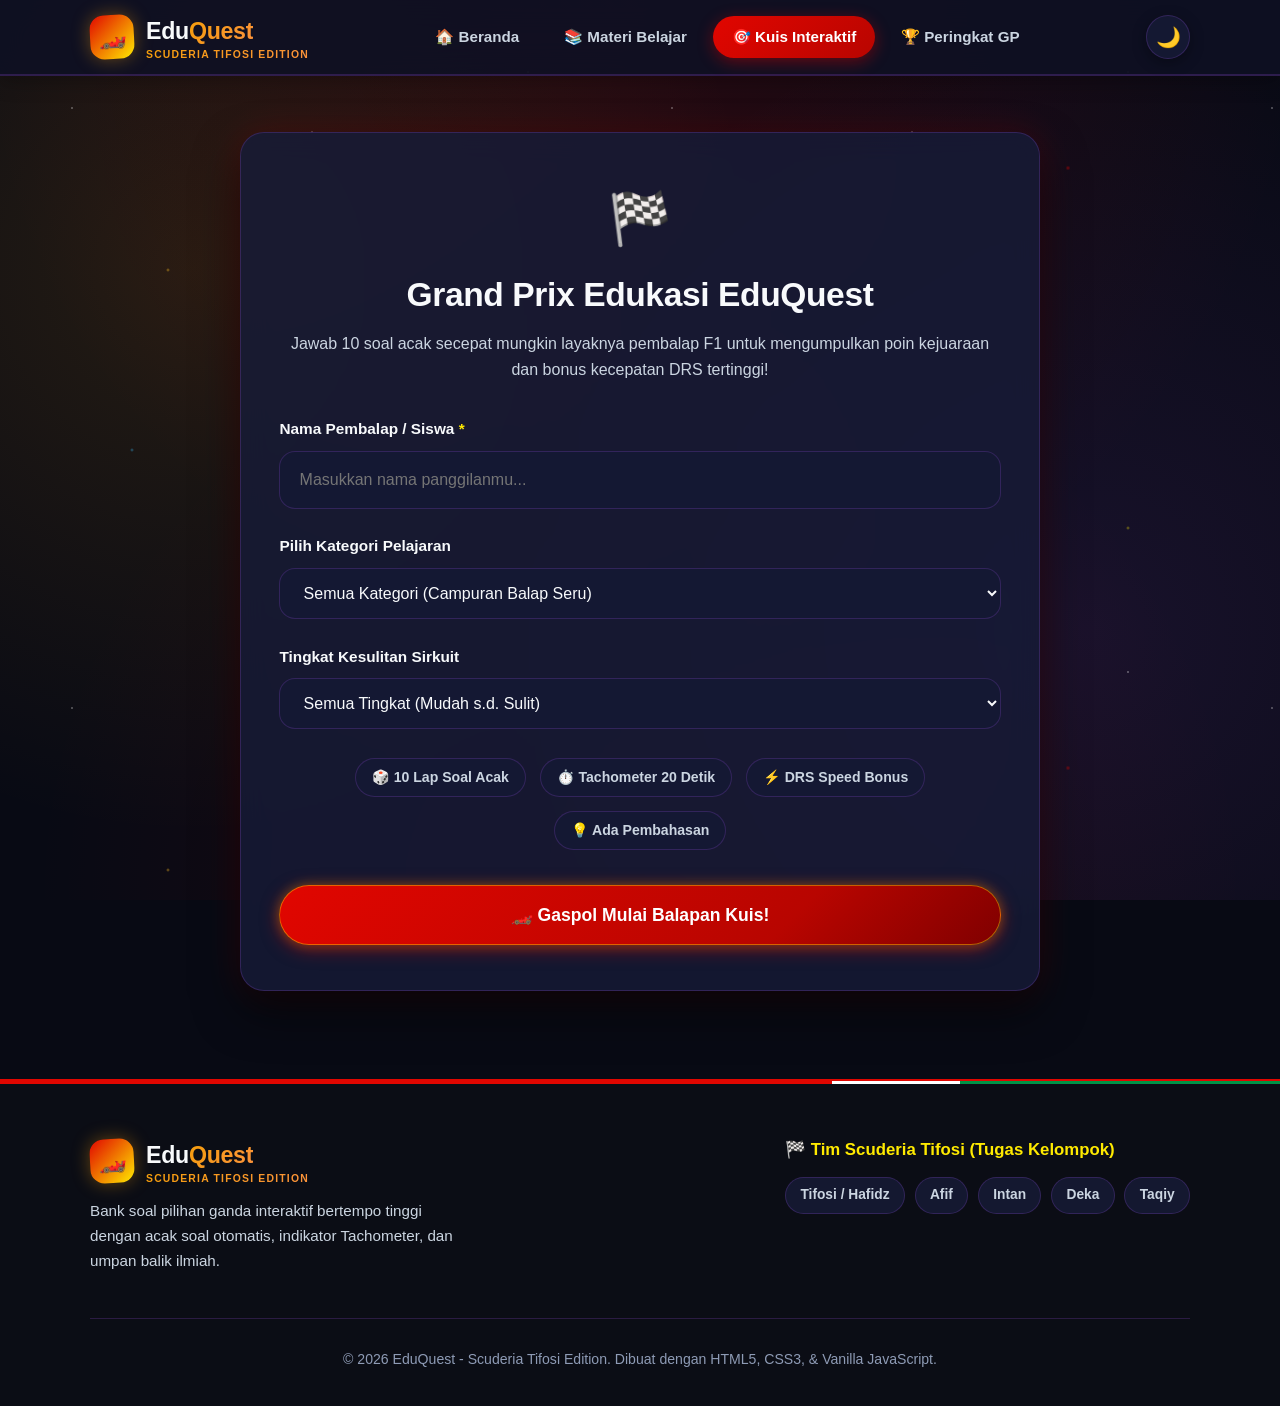
==== commit 5168dac5: "Update script source paths in kuis.html" ====
--- a/kuis.html
+++ b/kuis.html
@@ -250,8 +250,8 @@
   </footer>
 
   <!-- Scripts -->
-  <script src="js/data.js"></script>
-  <script src="js/main.js"></script>
-  <script src="js/kuis.js"></script>
+  <script src="data.js"></script>
+  <script src="main.js"></script>
+  <script src="kuis.js"></script>
 </body>
 </html>
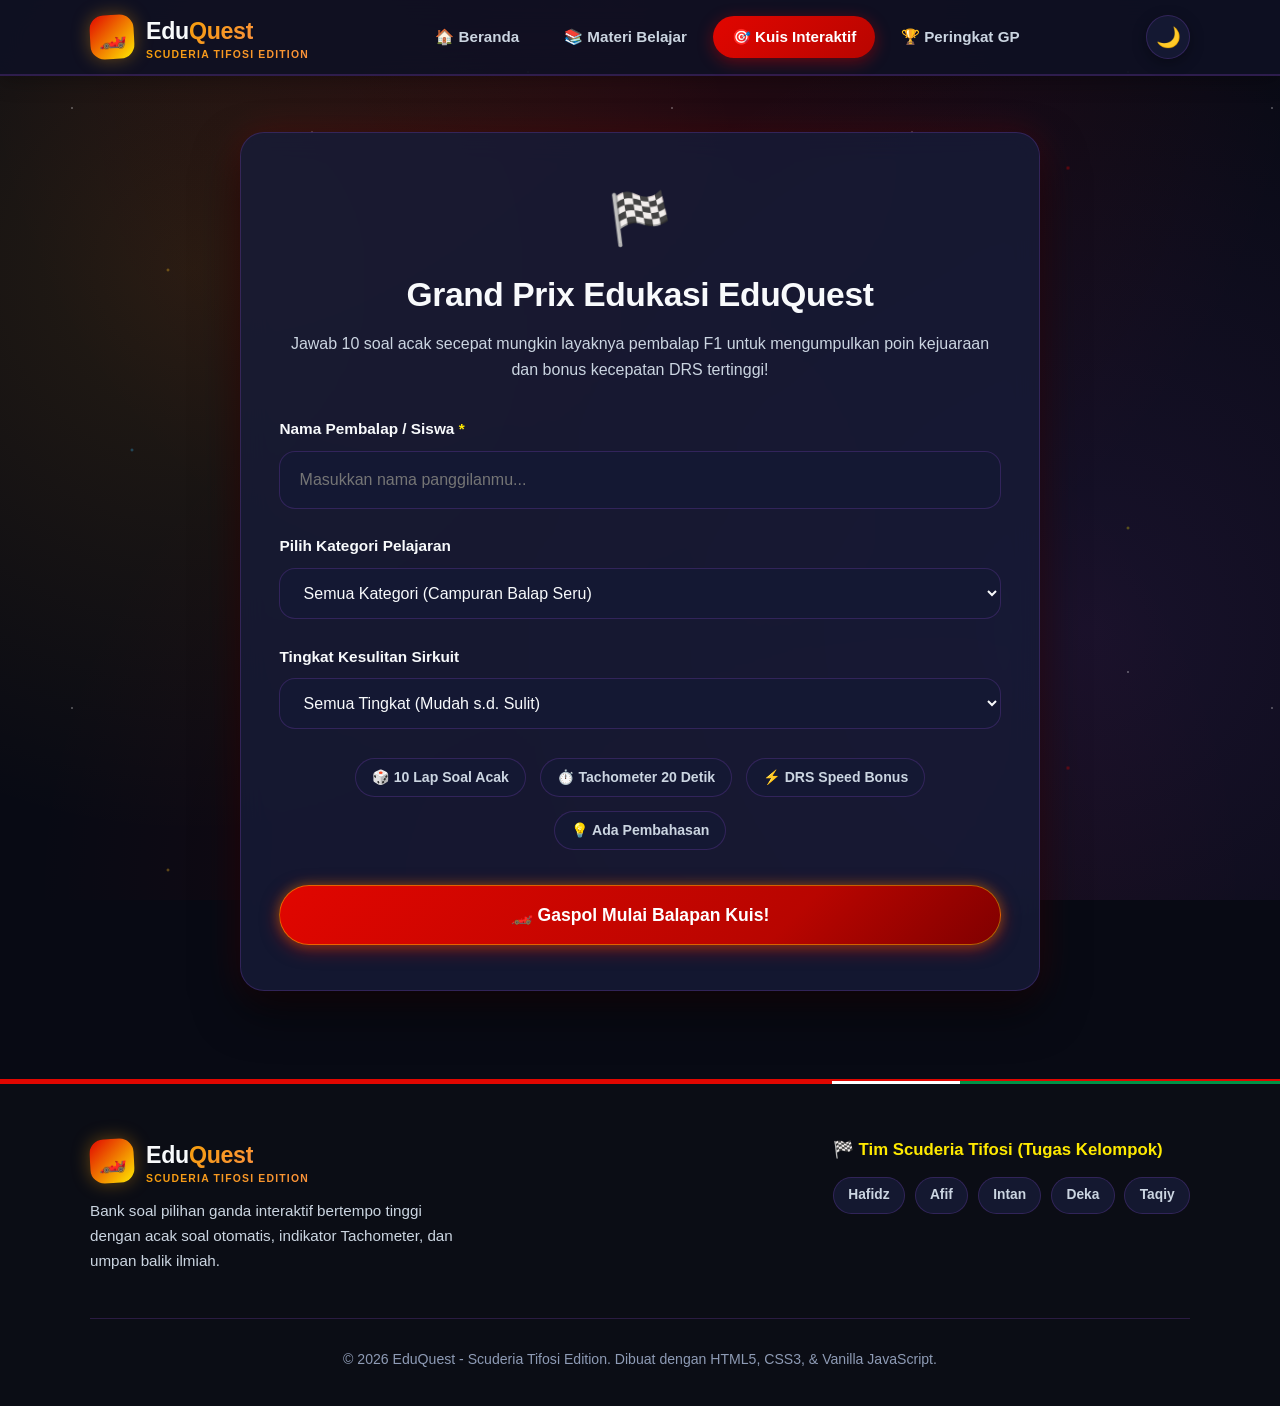
==== commit 74f2e4ef: "Remove 'Tifosi' from team members list" ====
--- a/kuis.html
+++ b/kuis.html
@@ -234,7 +234,7 @@
         <div class="footer-team">
           <h4>🏁 Tim Scuderia Tifosi (Tugas Kelompok)</h4>
           <div class="team-members-list">
-            <span class="team-badge">Tifosi / Hafidz</span>
+            <span class="team-badge">Hafidz</span>
             <span class="team-badge">Afif</span>
             <span class="team-badge">Intan</span>
             <span class="team-badge">Deka</span>
